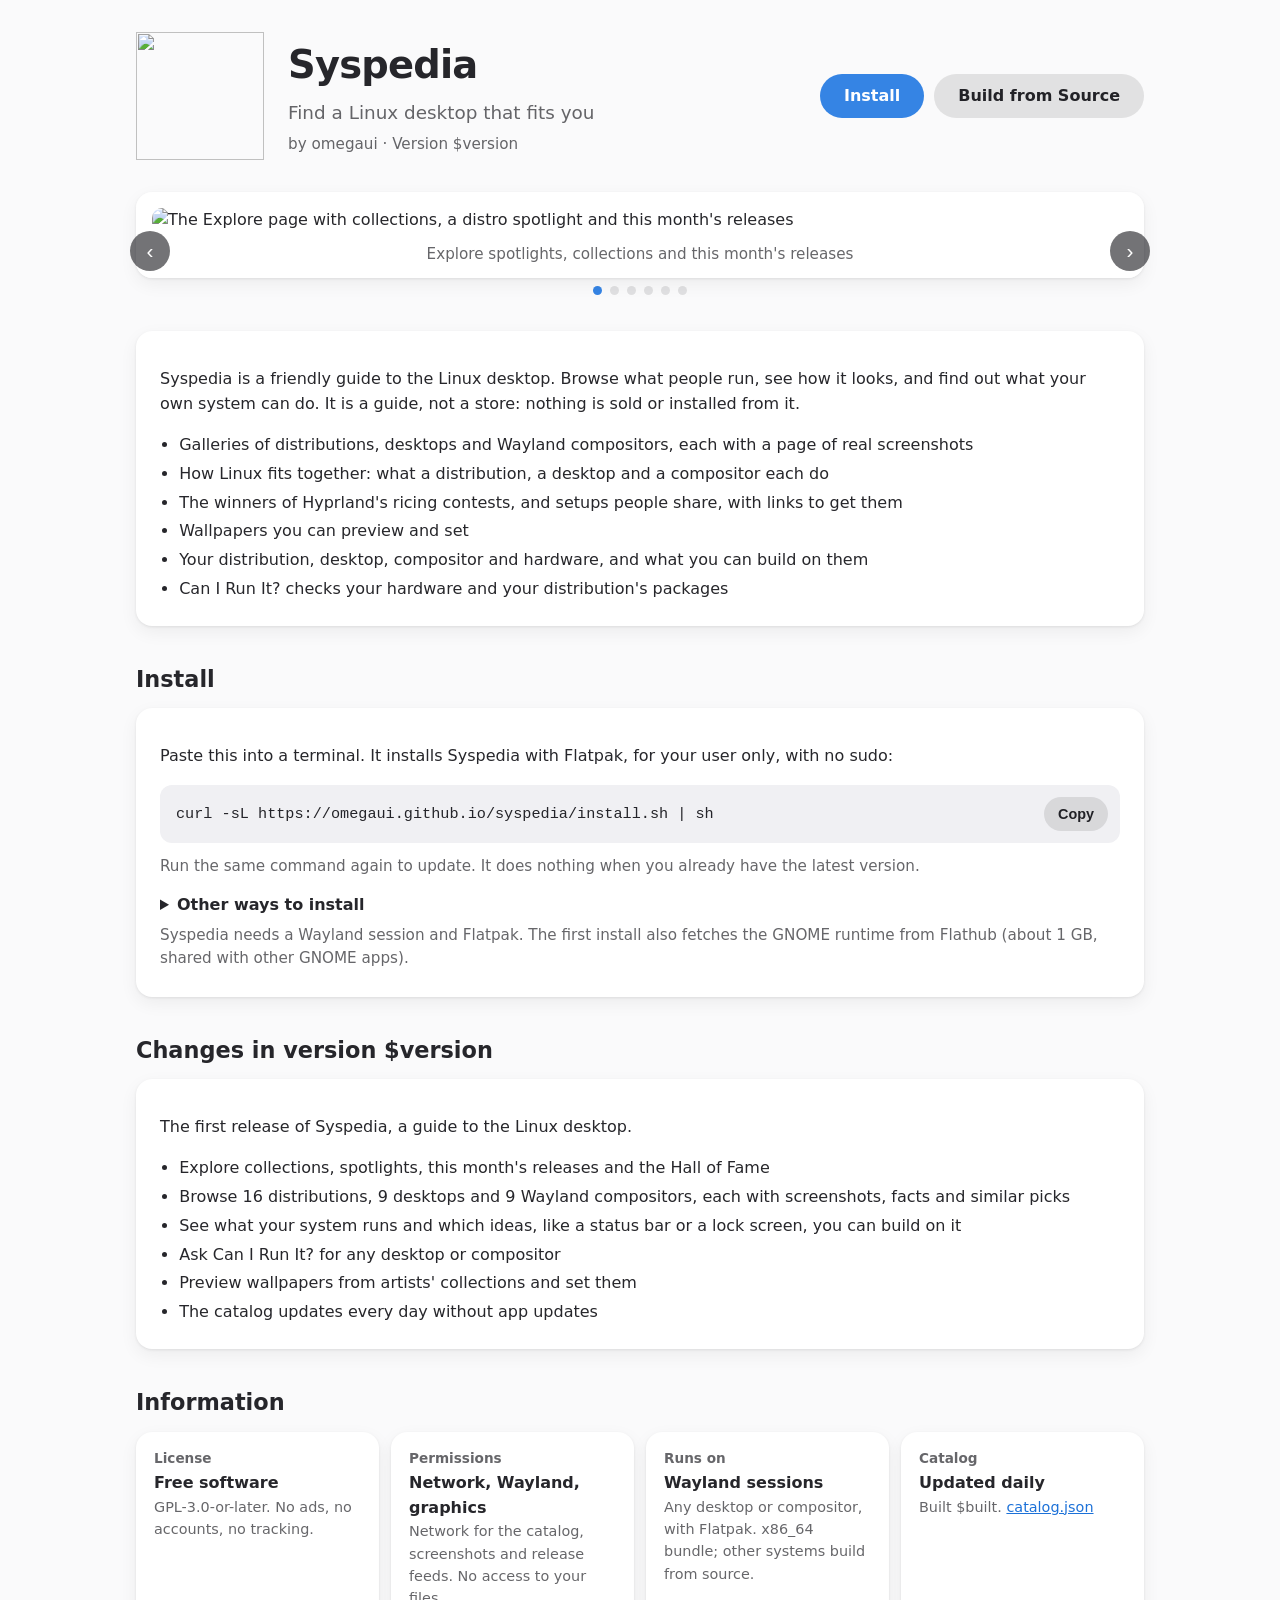
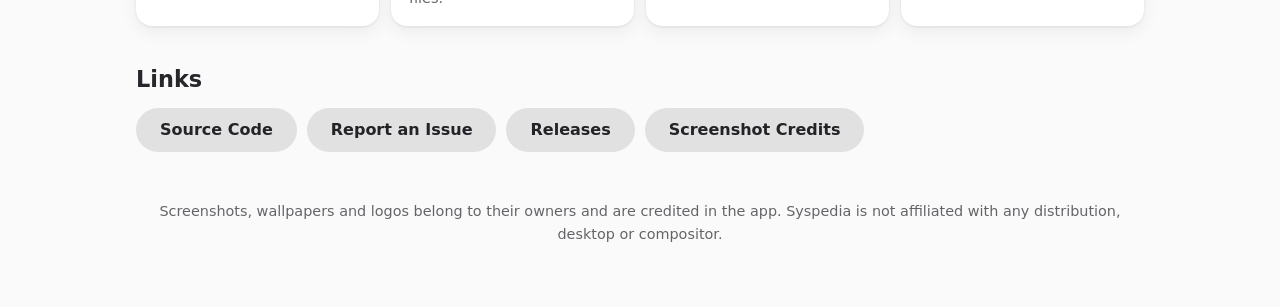
==== catalog/site/index.html @ f12011c1 "Publish an app page and an install script on GitHub Pages The Pages site now opens on Syspedia's own" ====
<!doctype html>
<html lang="en">
<head>
  <meta charset="utf-8">
  <meta name="viewport" content="width=device-width, initial-scale=1">
  <title>Syspedia</title>
  <meta name="description" content="A friendly guide to the Linux desktop: browse distros, desktops and Wayland compositors, see how they look, and find out what your own system can do.">
  <link rel="icon" type="image/png" href="icon.png">
  <style>
    :root {
      --bg: #fafafb;
      --card: #ffffff;
      --text: rgba(0, 0, 6, 0.85);
      --dim: rgba(0, 0, 6, 0.6);
      --line: rgba(0, 0, 6, 0.1);
      --accent: #3584e4;
      --accent-text: #1c71d8;
      --code: #f0f0f3;
      --shadow: 0 1px 3px rgba(0, 0, 6, 0.08), 0 6px 18px rgba(0, 0, 6, 0.06);
    }
    @media (prefers-color-scheme: dark) {
      :root {
        --bg: #1d1d20;
        --card: #2e2e32;
        --text: #ffffff;
        --dim: rgba(255, 255, 255, 0.6);
        --line: rgba(255, 255, 255, 0.1);
        --accent: #3584e4;
        --accent-text: #78aeed;
        --code: #242428;
        --shadow: 0 1px 3px rgba(0, 0, 0, 0.3), 0 6px 18px rgba(0, 0, 0, 0.2);
      }
    }
    * { box-sizing: border-box; }
    body {
      margin: 0;
      background: var(--bg);
      color: var(--text);
      font: 16px/1.55 "Adwaita Sans", Cantarell, Inter, system-ui, -apple-system, "Segoe UI", sans-serif;
    }
    a { color: var(--accent-text); }
    main { max-width: 1040px; margin: 0 auto; padding: 32px 16px 48px; }

    /* App header, like an app page in a store */
    .app-header { display: flex; gap: 24px; align-items: center; flex-wrap: wrap; }
    .app-header img { width: 128px; height: 128px; }
    .app-title { flex: 1 1 280px; min-width: 0; }
    .app-title h1 { margin: 0; font-size: 2.4rem; font-weight: 800; letter-spacing: -0.02em; }
    .app-title .summary { margin: 4px 0 6px; font-size: 1.15rem; color: var(--dim); }
    .app-title .developer { margin: 0; font-size: 0.95rem; color: var(--dim); }
    .actions { display: flex; gap: 10px; flex-wrap: wrap; }
    .button {
      display: inline-flex; align-items: center; justify-content: center;
      min-height: 44px; padding: 0 24px; border-radius: 999px;
      font-weight: 700; text-decoration: none; border: 0; cursor: pointer; font-size: 1rem;
    }
    .button.primary { background: var(--accent); color: #fff; }
    .button.secondary { background: var(--line); color: var(--text); }
    .button:focus-visible { outline: 3px solid var(--accent-text); outline-offset: 2px; }

    /* Screenshots */
    .carousel { position: relative; margin: 32px 0 8px; }
    .slides {
      display: flex; overflow-x: auto; scroll-snap-type: x mandatory; scroll-behavior: smooth;
      border-radius: 16px; background: var(--card); box-shadow: var(--shadow);
      scrollbar-width: none;
    }
    .slides::-webkit-scrollbar { display: none; }
    .slide { flex: 0 0 100%; scroll-snap-align: center; margin: 0; padding: 16px 16px 12px; }
    .slide img { display: block; width: 100%; height: auto; border-radius: 10px; }
    .slide figcaption { text-align: center; color: var(--dim); font-size: 0.95rem; padding-top: 10px; }
    .arrow {
      position: absolute; top: 45%; width: 40px; height: 40px; border-radius: 50%;
      border: 0; background: rgba(0, 0, 6, 0.55); color: #fff; font-size: 1.3rem; cursor: pointer;
    }
    .arrow.previous { left: -6px; }
    .arrow.next { right: -6px; }
    .dots { display: flex; justify-content: center; gap: 8px; margin-bottom: 32px; }
    .dots button { width: 9px; height: 9px; padding: 0; border-radius: 50%; border: 0; background: var(--line); cursor: pointer; }
    .dots button[aria-current="true"] { background: var(--accent); }

    /* Sections */
    section { margin-top: 36px; }
    h2 { font-size: 1.4rem; margin: 0 0 12px; }
    .card { background: var(--card); border-radius: 16px; box-shadow: var(--shadow); padding: 20px 24px; }
    .features { margin: 12px 0 0; padding-left: 1.2em; }
    .features li { margin: 4px 0; }

    .command {
      display: flex; align-items: center; gap: 12px; margin: 12px 0;
      background: var(--code); border-radius: 12px; padding: 12px 12px 12px 16px;
    }
    .command code { flex: 1; overflow-x: auto; white-space: nowrap; font: 0.95rem/1.4 "Adwaita Mono", "Source Code Pro", ui-monospace, monospace; }
    .copy { flex: none; min-height: 34px; padding: 0 14px; font-size: 0.9rem; }
    .note { color: var(--dim); font-size: 0.95rem; margin: 6px 0; }
    details { margin-top: 14px; }
    summary { cursor: pointer; font-weight: 700; }

    .info { display: grid; grid-template-columns: repeat(auto-fit, minmax(220px, 1fr)); gap: 12px; }
    .info .card { padding: 16px 18px; }
    .info .label { color: var(--dim); font-size: 0.85rem; font-weight: 700; }
    .info .value { font-weight: 700; margin-top: 2px; }
    .info .detail { color: var(--dim); font-size: 0.9rem; }

    .links { display: flex; flex-wrap: wrap; gap: 10px; }
    footer { margin-top: 48px; color: var(--dim); font-size: 0.9rem; text-align: center; }

    @media (max-width: 600px) {
      main { padding-top: 20px; }
      .app-header img { width: 96px; height: 96px; }
      .app-title h1 { font-size: 2rem; }
      .arrow { display: none; }
      .slide { padding: 8px 8px 6px; }
    }
  </style>
</head>
<body>
  <main>
    <header class="app-header">
      <img src="icon.png" alt="">
      <div class="app-title">
        <h1>Syspedia</h1>
        <p class="summary">Find a Linux desktop that fits you</p>
        <p class="developer">by omegaui · Version $version</p>
      </div>
      <div class="actions">
        <a class="button primary" href="#install">Install</a>
        <a class="button secondary" href="https://github.com/omegaui/syspedia#build-from-source">Build from Source</a>
      </div>
    </header>

    <div class="carousel" aria-roledescription="carousel" aria-label="Screenshots">
      <div class="slides" id="slides">
        <figure class="slide"><img src="screenshots/explore.png" alt="The Explore page with collections, a distro spotlight and this month's releases" loading="eager"><figcaption>Explore spotlights, collections and this month's releases</figcaption></figure>
        <figure class="slide"><img src="screenshots/distros.png" alt="The Distros page with its intro and a gallery of distributions" loading="lazy"><figcaption>Browse a hand-picked gallery of distributions</figcaption></figure>
        <figure class="slide"><img src="screenshots/fedora.png" alt="Fedora Workstation's page with its screenshots" loading="lazy"><figcaption>Every distro, desktop and compositor has a page of real screenshots</figcaption></figure>
        <figure class="slide"><img src="screenshots/compositors.png" alt="The Compositors page explaining what a compositor does" loading="lazy"><figcaption>Learn what a compositor does, and compare them</figcaption></figure>
        <figure class="slide"><img src="screenshots/system.png" alt="Your System showing the running distro, compositor and hardware" loading="lazy"><figcaption>See what you run, and what you can build on it</figcaption></figure>
        <figure class="slide"><img src="screenshots/can-i-run.png" alt="Can I Run It? checking niri against this computer" loading="lazy"><figcaption>Ask Can I Run It? for any desktop or compositor</figcaption></figure>
      </div>
      <button class="arrow previous" type="button" aria-label="Previous screenshot">‹</button>
      <button class="arrow next" type="button" aria-label="Next screenshot">›</button>
    </div>
    <div class="dots" id="dots" role="tablist" aria-label="Choose a screenshot"></div>

    <section>
      <div class="card">
        <p>Syspedia is a friendly guide to the Linux desktop. Browse what people run, see how it looks, and find out what your own system can do. It is a guide, not a store: nothing is sold or installed from it.</p>
        <ul class="features">
          <li>Galleries of distributions, desktops and Wayland compositors, each with a page of real screenshots</li>
          <li>How Linux fits together: what a distribution, a desktop and a compositor each do</li>
          <li>The winners of Hyprland's ricing contests, and setups people share, with links to get them</li>
          <li>Wallpapers you can preview and set</li>
          <li>Your distribution, desktop, compositor and hardware, and what you can build on them</li>
          <li>Can I Run It? checks your hardware and your distribution's packages</li>
        </ul>
      </div>
    </section>

    <section id="install">
      <h2>Install</h2>
      <div class="card">
        <p>Paste this into a terminal. It installs Syspedia with Flatpak, for your user only, with no sudo:</p>
        <div class="command">
          <code id="install-command">curl -sL https://omegaui.github.io/syspedia/install.sh | sh</code>
          <button class="button secondary copy" type="button" data-copy="install-command">Copy</button>
        </div>
        <p class="note">Run the same command again to update. It does nothing when you already have the latest version.</p>
        <details>
          <summary>Other ways to install</summary>
          <p>Build the latest release from source instead of using the ready-made bundle (takes a while; needs only Flatpak):</p>
          <div class="command">
            <code id="source-command">curl -sL https://omegaui.github.io/syspedia/install.sh | sh -s -- --source</code>
            <button class="button secondary copy" type="button" data-copy="source-command">Copy</button>
          </div>
          <p>Or download <code>syspedia-x86_64.flatpak</code> from the <a href="https://github.com/omegaui/syspedia/releases/latest">latest release</a> and run <code>flatpak install --user syspedia-x86_64.flatpak</code>, or follow <a href="https://github.com/omegaui/syspedia#build-from-source">Build from Source</a> in the README.</p>
          <p>To remove it: <code>curl -sL https://omegaui.github.io/syspedia/install.sh | sh -s -- --uninstall</code></p>
        </details>
        <p class="note">Syspedia needs a Wayland session and Flatpak. The first install also fetches the GNOME runtime from Flathub (about 1 GB, shared with other GNOME apps).</p>
      </div>
    </section>

    <section>
      <h2>Changes in version $version</h2>
      <div class="card">
        <p>The first release of Syspedia, a guide to the Linux desktop.</p>
        <ul class="features">
          <li>Explore collections, spotlights, this month's releases and the Hall of Fame</li>
          <li>Browse 16 distributions, 9 desktops and 9 Wayland compositors, each with screenshots, facts and similar picks</li>
          <li>See what your system runs and which ideas, like a status bar or a lock screen, you can build on it</li>
          <li>Ask Can I Run It? for any desktop or compositor</li>
          <li>Preview wallpapers from artists' collections and set them</li>
          <li>The catalog updates every day without app updates</li>
        </ul>
      </div>
    </section>

    <section>
      <h2>Information</h2>
      <div class="info">
        <div class="card"><div class="label">License</div><div class="value">Free software</div><div class="detail">GPL-3.0-or-later. No ads, no accounts, no tracking.</div></div>
        <div class="card"><div class="label">Permissions</div><div class="value">Network, Wayland, graphics</div><div class="detail">Network for the catalog, screenshots and release feeds. No access to your files.</div></div>
        <div class="card"><div class="label">Runs on</div><div class="value">Wayland sessions</div><div class="detail">Any desktop or compositor, with Flatpak. x86_64 bundle; other systems build from source.</div></div>
        <div class="card"><div class="label">Catalog</div><div class="value">Updated daily</div><div class="detail">Built $built. <a href="$publish_dir/catalog.json">catalog.json</a></div></div>
      </div>
    </section>

    <section>
      <h2>Links</h2>
      <div class="links">
        <a class="button secondary" href="https://github.com/omegaui/syspedia">Source Code</a>
        <a class="button secondary" href="https://github.com/omegaui/syspedia/issues">Report an Issue</a>
        <a class="button secondary" href="https://github.com/omegaui/syspedia/releases">Releases</a>
        <a class="button secondary" href="https://github.com/omegaui/syspedia/blob/main/docs/screenshot-credits.md">Screenshot Credits</a>
      </div>
    </section>

    <footer>
      <p>Screenshots, wallpapers and logos belong to their owners and are credited in the app. Syspedia is not affiliated with any distribution, desktop or compositor.</p>
    </footer>
  </main>

  <script>
    (function () {
      var slides = document.getElementById("slides");
      var dots = document.getElementById("dots");
      var figures = slides.querySelectorAll(".slide");

      function current() {
        return Math.round(slides.scrollLeft / slides.clientWidth);
      }
      function show(index) {
        var count = figures.length;
        var target = (index + count) % count;
        slides.scrollTo({ left: target * slides.clientWidth });
      }
      function markDots() {
        var index = current();
        dots.querySelectorAll("button").forEach(function (dot, position) {
          dot.setAttribute("aria-current", position === index ? "true" : "false");
        });
      }

      figures.forEach(function (figure, index) {
        var dot = document.createElement("button");
        dot.type = "button";
        dot.setAttribute("aria-label", "Screenshot " + (index + 1));
        dot.addEventListener("click", function () { show(index); });
        dots.appendChild(dot);
      });
      document.querySelector(".arrow.previous").addEventListener("click", function () { show(current() - 1); });
      document.querySelector(".arrow.next").addEventListener("click", function () { show(current() + 1); });
      slides.addEventListener("scroll", function () { window.requestAnimationFrame(markDots); });
      markDots();

      document.querySelectorAll("[data-copy]").forEach(function (button) {
        button.addEventListener("click", function () {
          var text = document.getElementById(button.getAttribute("data-copy")).textContent;
          navigator.clipboard.writeText(text).then(function () {
            button.textContent = "Copied";
            setTimeout(function () { button.textContent = "Copy"; }, 2000);
          });
        });
      });
    })();
  </script>
</body>
</html>
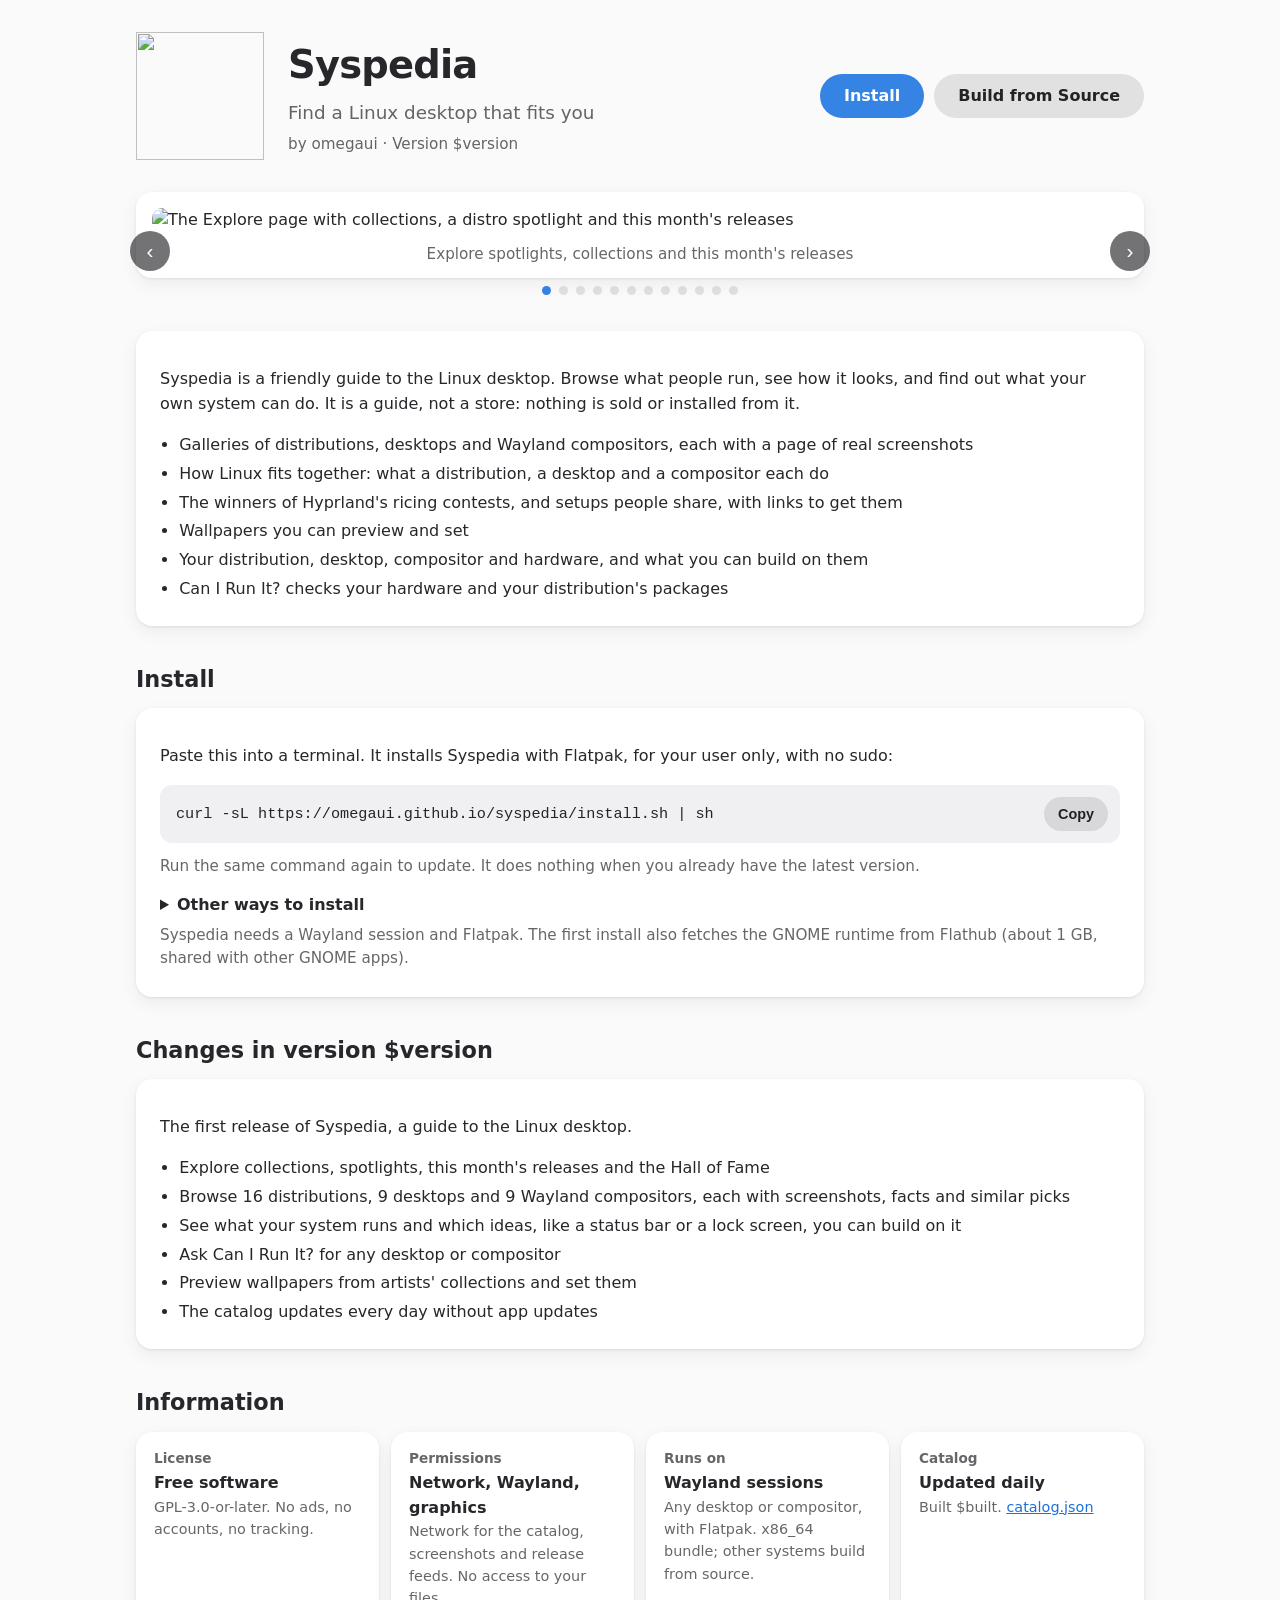
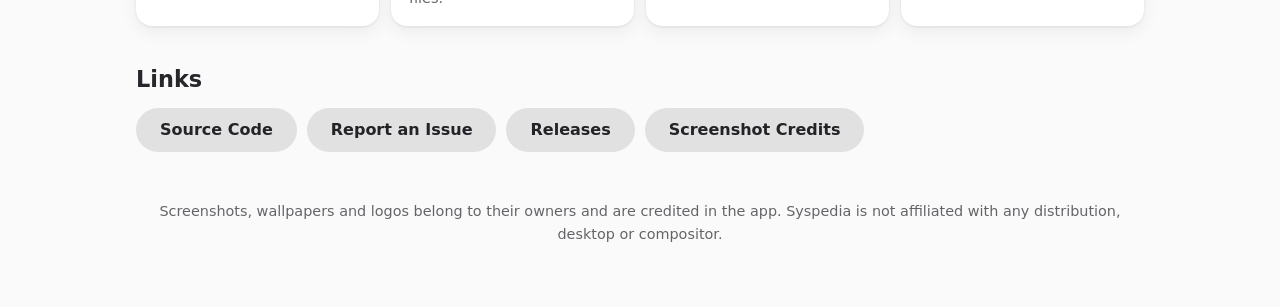
==== commit 04fb8952: "Show twelve screenshots on the app page, wallpapers included The app page's carousel now shows the H" ====
--- a/catalog/site/index.html
+++ b/catalog/site/index.html
@@ -6,6 +6,23 @@
   <title>Syspedia</title>
   <meta name="description" content="A friendly guide to the Linux desktop: browse distros, desktops and Wayland compositors, see how they look, and find out what your own system can do.">
   <link rel="icon" type="image/png" href="icon.png">
+  <link rel="canonical" href="$site_url/">
+  <meta name="theme-color" content="#1c3554">
+  <!-- Link previews (WhatsApp, Telegram, Discord, Mastodon, X) read these; their URLs must be absolute. -->
+  <meta property="og:type" content="website">
+  <meta property="og:site_name" content="Syspedia">
+  <meta property="og:url" content="$site_url/">
+  <meta property="og:title" content="Syspedia: find a Linux desktop that fits you">
+  <meta property="og:description" content="A friendly guide to the Linux desktop. Browse distros, desktops and Wayland compositors, see how they look, and find out what your own system can do. Free software.">
+  <meta property="og:image" content="$site_url/social-preview.jpg">
+  <meta property="og:image:type" content="image/jpeg">
+  <meta property="og:image:width" content="1200">
+  <meta property="og:image:height" content="630">
+  <meta property="og:image:alt" content="Syspedia's icon, a penguin at a desk, next to its Explore page">
+  <meta name="twitter:card" content="summary_large_image">
+  <meta name="twitter:title" content="Syspedia: find a Linux desktop that fits you">
+  <meta name="twitter:description" content="A friendly guide to distros, desktops and Wayland compositors, and what your own system can do.">
+  <meta name="twitter:image" content="$site_url/social-preview.jpg">
   <style>
     :root {
       --bg: #fafafb;
@@ -132,9 +149,15 @@
     <div class="carousel" aria-roledescription="carousel" aria-label="Screenshots">
       <div class="slides" id="slides">
         <figure class="slide"><img src="screenshots/explore.png" alt="The Explore page with collections, a distro spotlight and this month's releases" loading="eager"><figcaption>Explore spotlights, collections and this month's releases</figcaption></figure>
+        <figure class="slide"><img src="screenshots/hall-of-fame.png" alt="The Hall of Fame with winners of Hyprland's ricing contests" loading="lazy"><figcaption>See the winners of Hyprland's ricing contests</figcaption></figure>
         <figure class="slide"><img src="screenshots/distros.png" alt="The Distros page with its intro and a gallery of distributions" loading="lazy"><figcaption>Browse a hand-picked gallery of distributions</figcaption></figure>
         <figure class="slide"><img src="screenshots/fedora.png" alt="Fedora Workstation's page with its screenshots" loading="lazy"><figcaption>Every distro, desktop and compositor has a page of real screenshots</figcaption></figure>
+        <figure class="slide"><img src="screenshots/desktops.png" alt="The Desktops page explaining what a desktop is, with GNOME featured" loading="lazy"><figcaption>Learn what a desktop does, and meet the popular ones</figcaption></figure>
         <figure class="slide"><img src="screenshots/compositors.png" alt="The Compositors page explaining what a compositor does" loading="lazy"><figcaption>Learn what a compositor does, and compare them</figcaption></figure>
+        <figure class="slide"><img src="screenshots/hyprland.png" alt="Hyprland's page with its banner and screenshots" loading="lazy"><figcaption>Each compositor's page shows it in use</figcaption></figure>
+        <figure class="slide"><img src="screenshots/wallpapers.png" alt="The Wallpapers page with a grid of wallpapers" loading="lazy"><figcaption>Browse wallpapers from artists' collections</figcaption></figure>
+        <figure class="slide"><img src="screenshots/wallpaper-preview.png" alt="A wallpaper preview with Set as Wallpaper and Save buttons" loading="lazy"><figcaption>Preview a wallpaper and set it in one click</figcaption></figure>
+        <figure class="slide"><img src="screenshots/fits-together.png" alt="The How Linux Fits Together dialog showing a desktop with its compositor inside" loading="lazy"><figcaption>See how Linux fits together, layer by layer</figcaption></figure>
         <figure class="slide"><img src="screenshots/system.png" alt="Your System showing the running distro, compositor and hardware" loading="lazy"><figcaption>See what you run, and what you can build on it</figcaption></figure>
         <figure class="slide"><img src="screenshots/can-i-run.png" alt="Can I Run It? checking niri against this computer" loading="lazy"><figcaption>Ask Can I Run It? for any desktop or compositor</figcaption></figure>
       </div>
